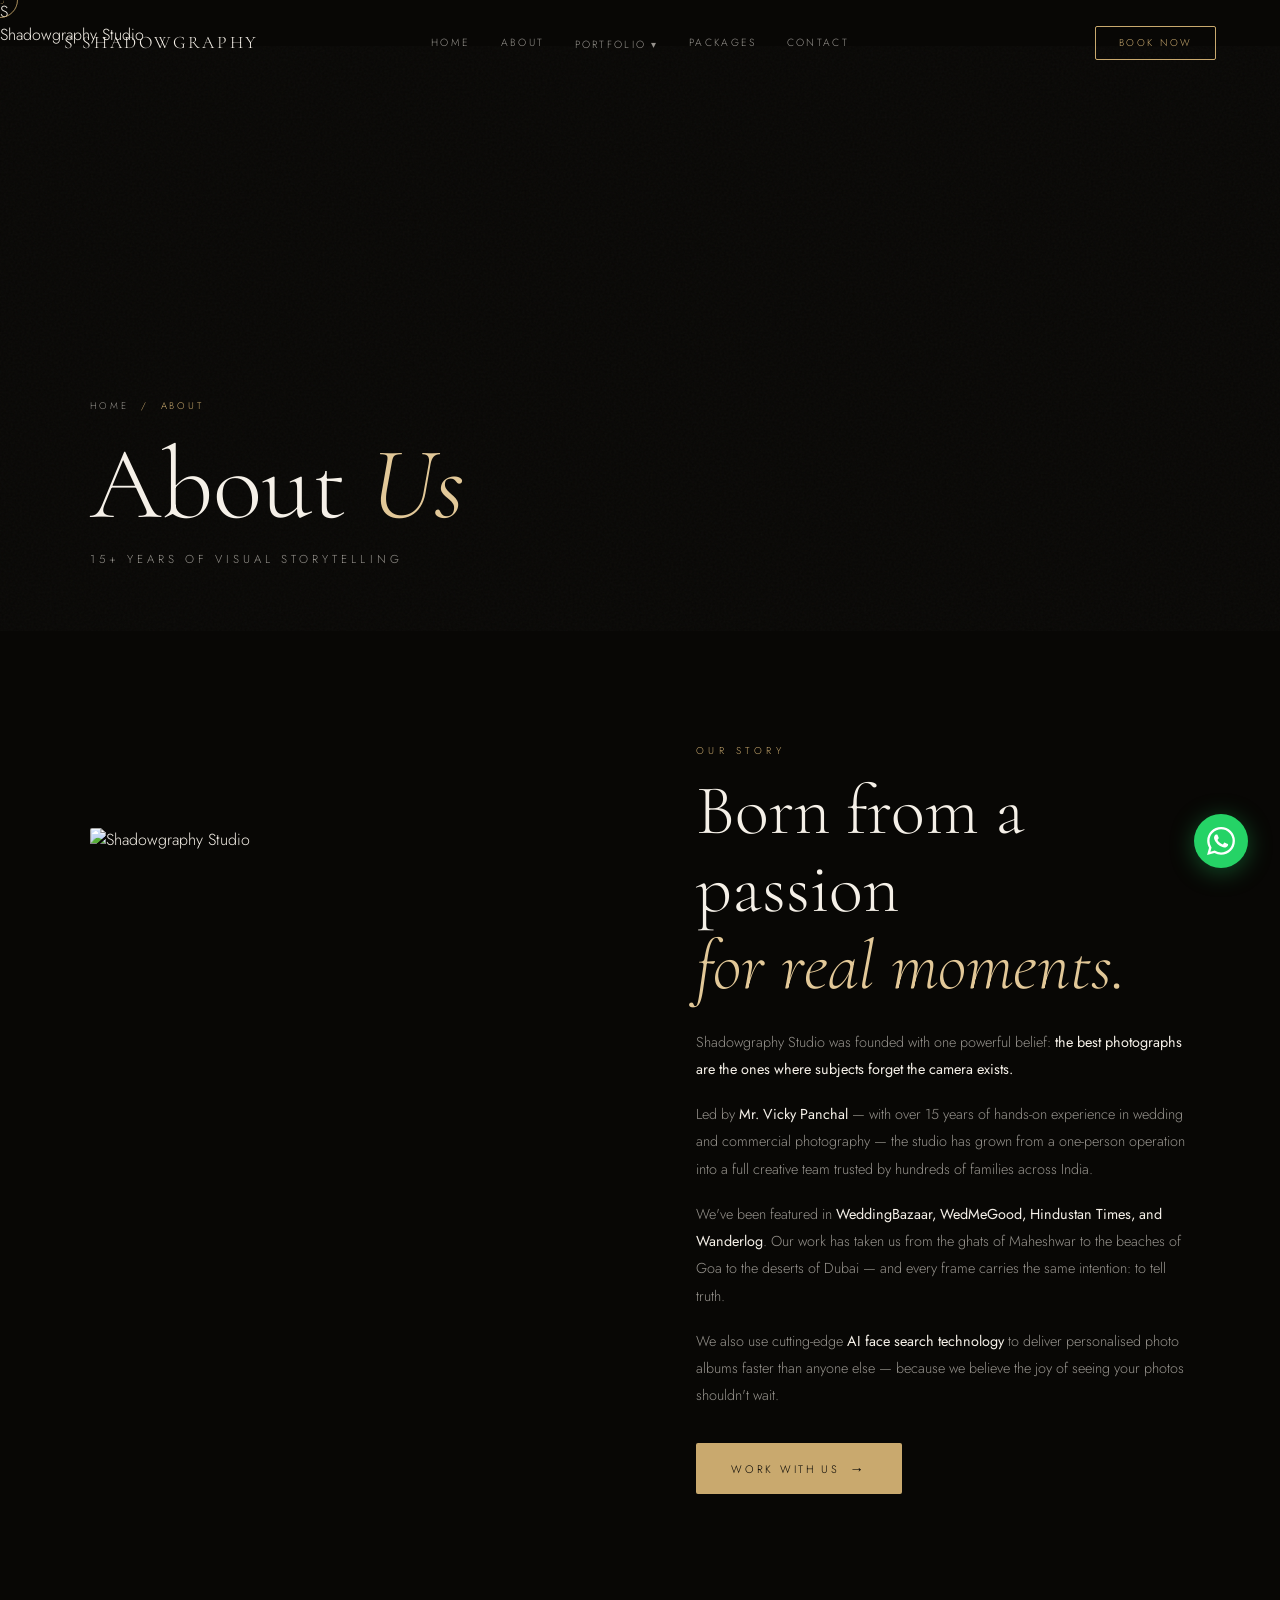
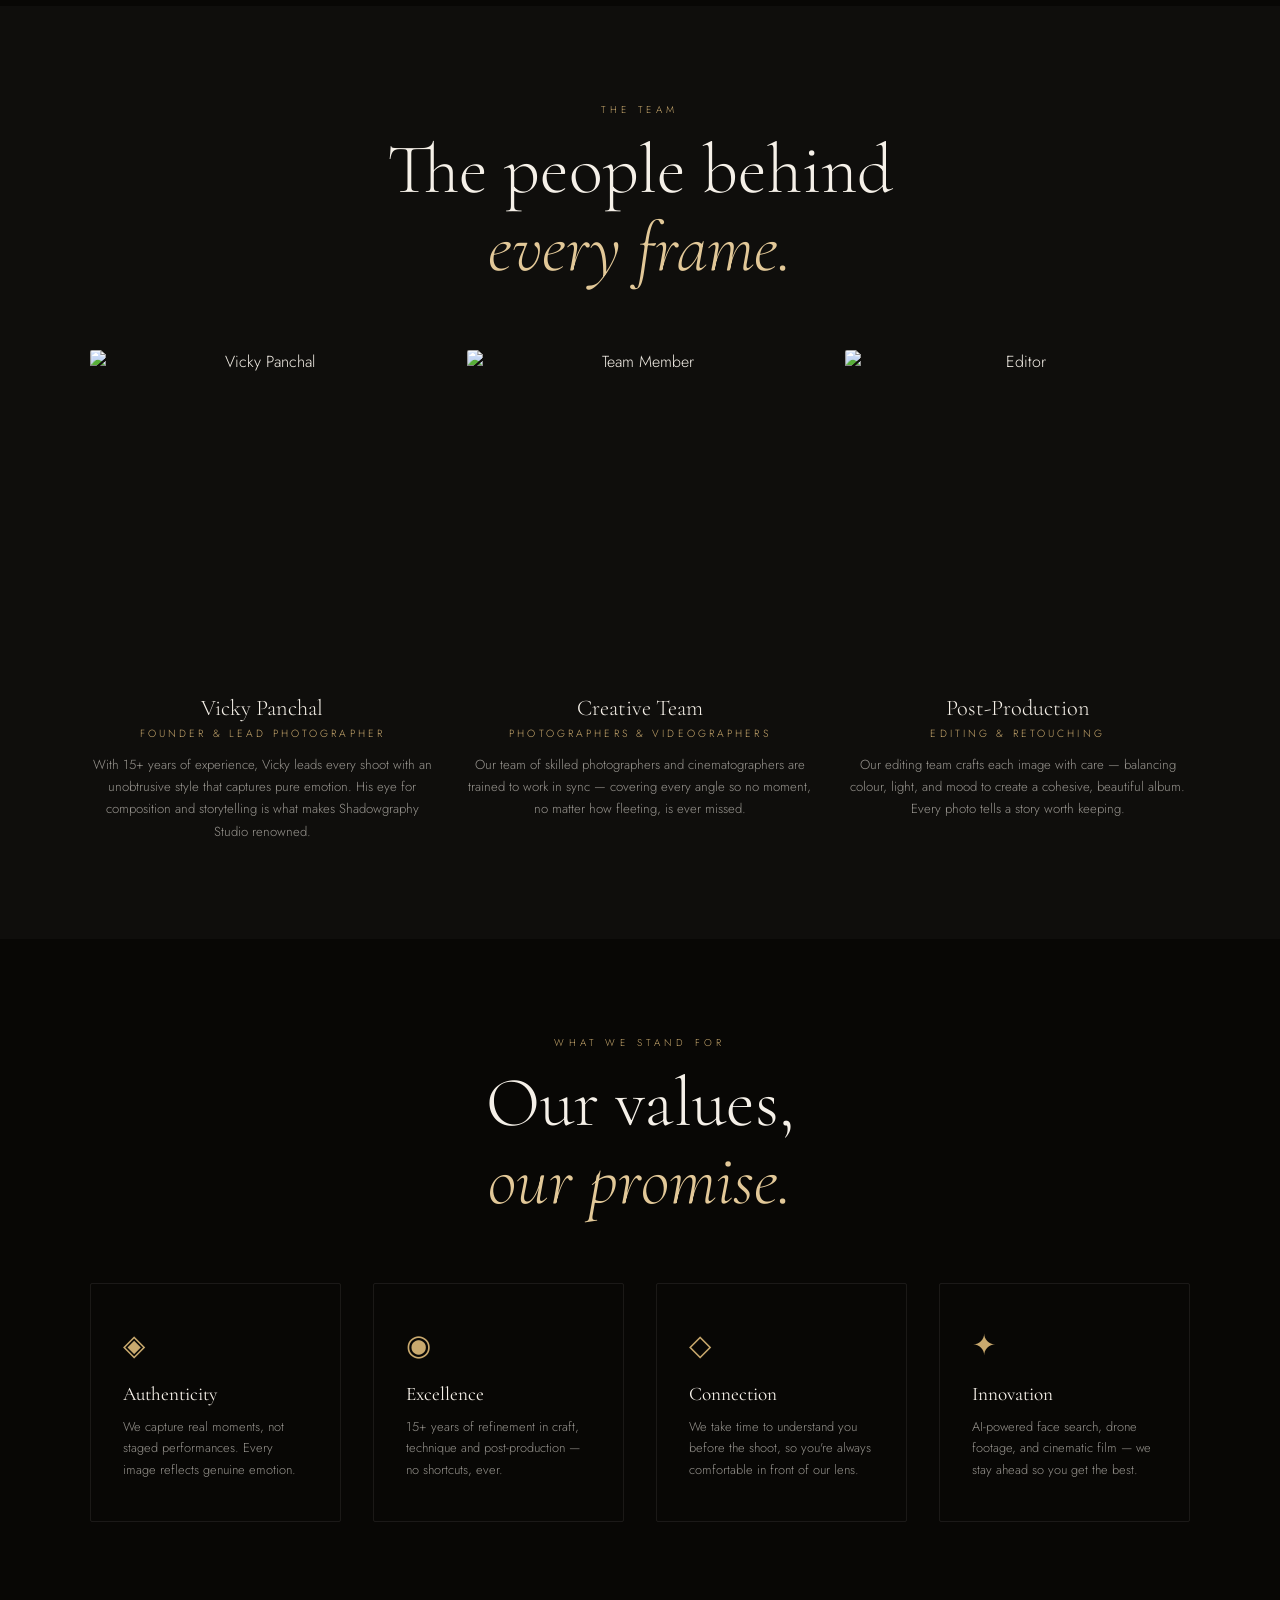
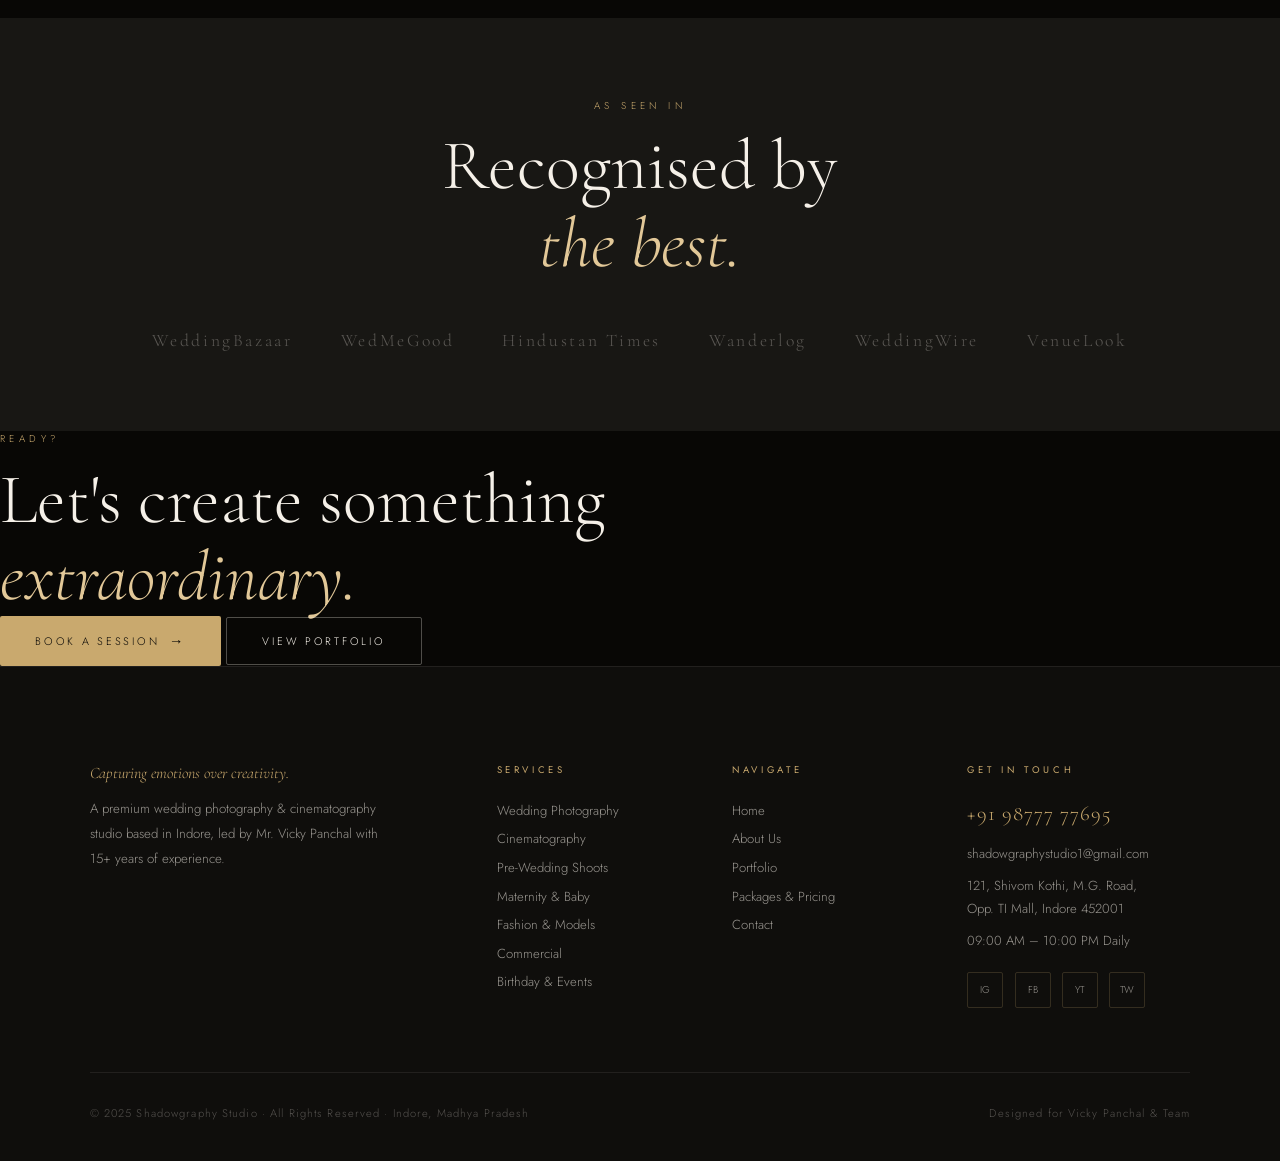
==== ShadowGraphy-Studio-Website-Prototype/about.html @ 3e1f5ebd "Add files via upload" ====
<!DOCTYPE html>
<html lang="en">
<head>
  <meta charset="UTF-8"/>
  <meta name="viewport" content="width=device-width, initial-scale=1.0"/>
  <title>About Us — Shadowgraphy Studio</title>
  <link rel="stylesheet" href="assts/css/global.css"/>
  <link rel="stylesheet" href="assts/css/pages.css"/>
  <style>
    .about-story { padding: 7rem 7%; }
    .as-grid { display:grid; grid-template-columns:1fr 1fr; gap:7rem; align-items:center; }
    .as-img { height:580px; border-radius:2px; overflow:hidden; }
    .as-text .section-title { margin-bottom:1.5rem; }
    .as-text p { font-size:.9rem; color:var(--white-60); line-height:1.9; margin-bottom:1.1rem; }
    .as-text p strong { color:var(--white); font-weight:400; }
    .team-section { padding:6rem 7%; background:var(--dark); }
    .team-grid { display:grid; grid-template-columns:repeat(3,1fr); gap:2rem; margin-top:4rem; }
    .team-card { text-align:center; }
    .team-img { height:320px; border-radius:2px; overflow:hidden; margin-bottom:1.5rem; }
    .team-name { font-family:var(--serif); font-size:1.4rem; margin-bottom:.3rem; }
    .team-role { font-size:.65rem; letter-spacing:.3em; text-transform:uppercase; color:var(--gold); }
    .team-bio { font-size:.82rem; color:var(--white-60); line-height:1.7; margin-top:.8rem; }
    .values-section { padding:6rem 7%; }
    .values-grid { display:grid; grid-template-columns:repeat(4,1fr); gap:2rem; margin-top:4rem; }
    .value-card { padding:2.5rem 2rem; border:1px solid var(--white-10); border-radius:2px; transition:border-color .3s; }
    .value-card:hover { border-color:rgba(201,169,110,.3); }
    .value-icon { font-size:1.8rem; color:var(--gold); margin-bottom:1rem; }
    .value-card h4 { font-family:var(--serif); font-size:1.2rem; margin-bottom:.6rem; font-weight:400; }
    .value-card p { font-size:.8rem; color:var(--white-60); line-height:1.7; }
    .press-section { padding:5rem 7%; background:var(--dark-2); }
    .press-logos { display:flex; flex-wrap:wrap; gap:3rem; justify-content:center; align-items:center; margin-top:3rem; }
    .press-logo { font-family:var(--serif); font-size:1.1rem; color:var(--white-30); letter-spacing:.15em; transition:color .3s; }
    .press-logo:hover { color:var(--gold-lt); }
    @media(max-width:900px){ .as-grid{grid-template-columns:1fr;gap:3rem} .team-grid{grid-template-columns:1fr} .values-grid{grid-template-columns:1fr 1fr} }
    @media(max-width:500px){ .values-grid{grid-template-columns:1fr} }
  </style>
</head>
<body data-page="about">

  <!-- CUSTOM CURSOR -->
  <div id="cursor"></div>
  <div id="cursor-follower"></div>

  <section class="page-hero">
    <div class="page-hero-bg" style="background-image:url('https://images.unsplash.com/photo-1606216794074-735e91aa2c92?w=1600&q=85')"></div>
    <div class="grain"></div>
    <div class="page-hero-content">
      <div class="page-breadcrumb"><a href="index.html">Home</a> &nbsp;/&nbsp; About</div>
      <h1>About <em>Us</em></h1>
      <p class="page-hero-sub">15+ Years of Visual Storytelling</p>
    </div>
  </section>

  <section class="about-story">
    <div class="as-grid">
      <div class="as-img" data-reveal="scale">
        <img src="https://images.unsplash.com/photo-1519741497674-611481863552?w=700&q=80" alt="Shadowgraphy Studio"/>
      </div>
      <div class="as-text">
        <span class="eyebrow" data-reveal="fade">Our Story</span>
        <h2 class="section-title" data-reveal="up">Born from a passion<br><em>for real moments.</em></h2>
        <p data-reveal="up" data-delay="100">Shadowgraphy Studio was founded with one powerful belief: <strong>the best photographs are the ones where subjects forget the camera exists.</strong></p>
        <p data-reveal="up" data-delay="150">Led by <strong>Mr. Vicky Panchal</strong> — with over 15 years of hands-on experience in wedding and commercial photography — the studio has grown from a one-person operation into a full creative team trusted by hundreds of families across India.</p>
        <p data-reveal="up" data-delay="200">We've been featured in <strong>WeddingBazaar, WedMeGood, Hindustan Times, and Wanderlog</strong>. Our work has taken us from the ghats of Maheshwar to the beaches of Goa to the deserts of Dubai — and every frame carries the same intention: to tell truth.</p>
        <p data-reveal="up" data-delay="250">We also use cutting-edge <strong>AI face search technology</strong> to deliver personalised photo albums faster than anyone else — because we believe the joy of seeing your photos shouldn't wait.</p>
        <a href="contact.html" class="btn btn-gold btn-arrow" data-reveal="up" data-delay="300" style="margin-top:1rem">Work With Us</a>
      </div>
    </div>
  </section>

  <section class="team-section">
    <div class="text-center">
      <span class="eyebrow" data-reveal="fade">The Team</span>
      <h2 class="section-title" data-reveal="up">The people behind<br><em>every frame.</em></h2>
    </div>
    <div class="team-grid">
      <div class="team-card" data-reveal="up" data-delay="0">
        <div class="team-img"><img src="https://images.unsplash.com/photo-1507003211169-0a1dd7228f2d?w=400&q=80" alt="Vicky Panchal"/></div>
        <div class="team-name">Vicky Panchal</div>
        <div class="team-role">Founder & Lead Photographer</div>
        <p class="team-bio">With 15+ years of experience, Vicky leads every shoot with an unobtrusive style that captures pure emotion. His eye for composition and storytelling is what makes Shadowgraphy Studio renowned.</p>
      </div>
      <div class="team-card" data-reveal="up" data-delay="120">
        <div class="team-img"><img src="https://images.unsplash.com/photo-1494790108377-be9c29b29330?w=400&q=80" alt="Team Member"/></div>
        <div class="team-name">Creative Team</div>
        <div class="team-role">Photographers & Videographers</div>
        <p class="team-bio">Our team of skilled photographers and cinematographers are trained to work in sync — covering every angle so no moment, no matter how fleeting, is ever missed.</p>
      </div>
      <div class="team-card" data-reveal="up" data-delay="240">
        <div class="team-img"><img src="https://images.unsplash.com/photo-1524504388940-b1c1722653e1?w=400&q=80" alt="Editor"/></div>
        <div class="team-name">Post-Production</div>
        <div class="team-role">Editing & Retouching</div>
        <p class="team-bio">Our editing team crafts each image with care — balancing colour, light, and mood to create a cohesive, beautiful album. Every photo tells a story worth keeping.</p>
      </div>
    </div>
  </section>

  <section class="values-section">
    <div class="text-center">
      <span class="eyebrow" data-reveal="fade">What We Stand For</span>
      <h2 class="section-title" data-reveal="up">Our values,<br><em>our promise.</em></h2>
    </div>
    <div class="values-grid">
      <div class="value-card" data-reveal="up" data-delay="0">
        <div class="value-icon">◈</div>
        <h4>Authenticity</h4>
        <p>We capture real moments, not staged performances. Every image reflects genuine emotion.</p>
      </div>
      <div class="value-card" data-reveal="up" data-delay="80">
        <div class="value-icon">◉</div>
        <h4>Excellence</h4>
        <p>15+ years of refinement in craft, technique and post-production — no shortcuts, ever.</p>
      </div>
      <div class="value-card" data-reveal="up" data-delay="160">
        <div class="value-icon">◇</div>
        <h4>Connection</h4>
        <p>We take time to understand you before the shoot, so you're always comfortable in front of our lens.</p>
      </div>
      <div class="value-card" data-reveal="up" data-delay="240">
        <div class="value-icon">✦</div>
        <h4>Innovation</h4>
        <p>AI-powered face search, drone footage, and cinematic film — we stay ahead so you get the best.</p>
      </div>
    </div>
  </section>

  <section class="press-section">
    <div class="text-center">
      <span class="eyebrow" data-reveal="fade">As Seen In</span>
      <h2 class="section-title" data-reveal="up">Recognised by<br><em>the best.</em></h2>
    </div>
    <div class="press-logos" data-reveal="up" data-delay="200">
      <span class="press-logo">WeddingBazaar</span>
      <span class="press-logo">WedMeGood</span>
      <span class="press-logo">Hindustan Times</span>
      <span class="press-logo">Wanderlog</span>
      <span class="press-logo">WeddingWire</span>
      <span class="press-logo">VenueLook</span>
    </div>
  </section>

  <section class="cta-band">
    <span class="eyebrow" data-reveal="fade">Ready?</span>
    <h2 class="section-title" data-reveal="up">Let's create something<br><em>extraordinary.</em></h2>
    <div class="cta-band-btns" data-reveal="up" data-delay="150">
      <a href="contact.html" class="btn btn-gold btn-arrow">Book a Session</a>
      <a href="portfolio.html" class="btn btn-ghost">View Portfolio</a>
    </div>
  </section>

  <script src="assts/js/components.js"></script>
  <script src="assts/js/global.js"></script>
</body>
</html>
---- ShadowGraphy-Studio-Website-Prototype/assts/css/global.css ----
/* =============================================
   SHADOWGRAPHY STUDIO — GLOBAL STYLES
   ============================================= */
@import url('https://fonts.googleapis.com/css2?family=Cormorant+Garamond:ital,wght@0,300;0,400;0,600;1,300;1,400;1,600&family=Jost:wght@100;200;300;400;500;600&family=Playfair+Display:ital,wght@0,400;0,700;1,400&display=swap');

:root {
  --black:    #080705;
  --dark:     #0f0e0c;
  --dark-2:   #181714;
  --dark-3:   #211f1c;
  --gold:     #c9a96e;
  --gold-lt:  #e2c898;
  --gold-dk:  #a07a3e;
  --gold-dim: rgba(201,169,110,0.12);
  --gold-glow:rgba(201,169,110,0.25);
  --white:    #f5f0e8;
  --white-60: rgba(245,240,232,0.6);
  --white-30: rgba(245,240,232,0.3);
  --white-10: rgba(245,240,232,0.08);
  --serif:    'Cormorant Garamond', Georgia, serif;
  --sans:     'Jost', sans-serif;
  --display:  'Playfair Display', serif;
  --ease:     cubic-bezier(0.76, 0, 0.24, 1);
  --ease-out: cubic-bezier(0.16, 1, 0.3, 1);
}

*, *::before, *::after { box-sizing: border-box; margin: 0; padding: 0; }
html { scroll-behavior: smooth; }
body {
  background: var(--black);
  color: var(--white);
  font-family: var(--sans);
  font-weight: 300;
  overflow-x: hidden;
  cursor: none;
}
img { display: block; width: 100%; height: 100%; object-fit: cover; }
a { color: inherit; text-decoration: none; }
button { border: none; background: none; font-family: inherit; cursor: none; color: inherit; }
::-webkit-scrollbar { width: 2px; }
::-webkit-scrollbar-track { background: var(--black); }
::-webkit-scrollbar-thumb { background: var(--gold); }
::selection { background: var(--gold); color: var(--black); }

/* ---- CURSOR ---- */
#cursor {
  width: 8px; height: 8px;
  background: var(--gold);
  border-radius: 50%;
  position: fixed; top: 0; left: 0;
  pointer-events: none; z-index: 99999;
  transform: translate(-50%,-50%);
  transition: width .3s, height .3s, background .3s;
  mix-blend-mode: difference;
}
#cursor-follower {
  width: 36px; height: 36px;
  border: 1px solid rgba(201,169,110,.5);
  border-radius: 50%;
  position: fixed; top: 0; left: 0;
  pointer-events: none; z-index: 99998;
  transform: translate(-50%,-50%);
  transition: transform .18s var(--ease), width .3s, height .3s, opacity .3s;
}
body.cursor-hover #cursor { width: 20px; height: 20px; }
body.cursor-hover #cursor-follower { width: 56px; height: 56px; opacity: .4; }



/* ---- NAV ---- */
#main-nav {
  position: fixed; top: 0; left: 0; right: 0;
  display: flex; align-items: center; justify-content: space-between;
  padding: 1.6rem 5%;
  z-index: 9000;
  transition: background .5s, padding .5s, border-color .5s;
  border-bottom: 1px solid transparent;
}
#main-nav.scrolled {
  background: rgba(8,7,5,.97);
  backdrop-filter: blur(20px);
  padding: 1rem 5%;
  border-bottom-color: rgba(201,169,110,.1);
}
.nav-logo {
  display: flex; align-items: center; gap: .5rem;
}
.nav-logo img {
  height: 36px; width: auto; object-fit: contain;
  filter: brightness(1.2);
}
.nav-logo-text {
  font-family: var(--serif);
  font-size: 1.1rem; letter-spacing: .15em;
  color: var(--white);
  display: none;
}
.nav-center {
  display: flex; align-items: center; gap: .3rem;
  position: absolute; left: 50%; transform: translateX(-50%);
}
.nav-link {
  font-size: .65rem; letter-spacing: .22em;
  text-transform: uppercase; color: var(--white-60);
  padding: .5rem .8rem;
  border-radius: 2px;
  transition: color .3s, background .3s;
  white-space: nowrap;
  position: relative;
}
.nav-link::after {
  content: ''; position: absolute; bottom: 4px; left: .8rem; right: .8rem;
  height: 1px; background: var(--gold);
  transform: scaleX(0); transform-origin: left;
  transition: transform .35s var(--ease);
}
.nav-link:hover, .nav-link.active { color: var(--white); }
.nav-link:hover::after, .nav-link.active::after { transform: scaleX(1); }
.nav-link.active { color: var(--gold); }

/* Portfolio dropdown */
.nav-dropdown { position: relative; }
.nav-dropdown-menu {
  position: absolute; top: calc(100% + .6rem); left: 50%;
  transform: translateX(-50%) translateY(10px);
  background: rgba(15,14,12,.98);
  border: 1px solid rgba(201,169,110,.15);
  border-radius: 3px;
  padding: .5rem 0;
  min-width: 200px;
  opacity: 0; visibility: hidden;
  transition: opacity .3s, transform .3s var(--ease), visibility .3s;
  backdrop-filter: blur(20px);
}
.nav-dropdown:hover .nav-dropdown-menu {
  opacity: 1; visibility: visible;
  transform: translateX(-50%) translateY(0);
}
.nav-dropdown-menu a {
  display: block; padding: .6rem 1.4rem;
  font-size: .62rem; letter-spacing: .2em;
  text-transform: uppercase; color: var(--white-60);
  transition: color .3s, background .3s;
}
.nav-dropdown-menu a:hover { color: var(--gold); background: var(--gold-dim); }

.nav-right { display: flex; align-items: center; gap: 1rem; }
.nav-book {
  font-size: .62rem; letter-spacing: .25em;
  text-transform: uppercase;
  border: 1px solid var(--gold);
  color: var(--gold);
  padding: .55rem 1.4rem;
  border-radius: 2px;
  transition: background .3s, color .3s;
}
.nav-book:hover { background: var(--gold); color: var(--black); }
.hamburger {
  display: none; flex-direction: column;
  gap: 5px; padding: 4px;
}
.hamburger span {
  display: block; width: 22px; height: 1px;
  background: var(--white);
  transition: transform .35s, opacity .35s;
}
.hamburger.open span:nth-child(1) { transform: translateY(6px) rotate(45deg); }
.hamburger.open span:nth-child(2) { opacity: 0; }
.hamburger.open span:nth-child(3) { transform: translateY(-6px) rotate(-45deg); }

/* ---- MOBILE MENU ---- */
#mobile-menu {
  position: fixed; inset: 0;
  background: var(--dark);
  z-index: 8999;
  display: flex; flex-direction: column;
  align-items: center; justify-content: center;
  gap: 0;
  transform: translateX(100%);
  transition: transform .7s var(--ease);
}
#mobile-menu.open { transform: translateX(0); }
.mm-item {
  display: block; padding: 1rem 3rem;
  font-family: var(--serif); font-size: 2.2rem;
  font-style: italic; color: var(--white-60);
  transition: color .3s;
  text-align: center;
  border-bottom: 1px solid var(--white-10);
  width: 100%;
}
.mm-item:hover { color: var(--gold); }

/* ---- FOOTER ---- */
#main-footer {
  background: var(--dark);
  border-top: 1px solid var(--white-10);
  padding: 6rem 7% 2.5rem;
}
.footer-grid {
  display: grid;
  grid-template-columns: 2fr 1fr 1fr 1.3fr;
  gap: 4rem;
  margin-bottom: 4rem;
}
.fg-brand .footer-logo img {
  height: 42px; width: auto; object-fit: contain;
  filter: brightness(1.1);
  margin-bottom: 1.2rem;
}
.fg-brand p {
  font-size: .83rem; color: var(--white-60);
  line-height: 1.9; max-width: 300px;
}
.fg-brand .f-tagline {
  font-family: var(--serif); font-style: italic;
  font-size: 1rem; color: var(--gold);
  margin-bottom: .8rem; display: block;
}
.footer-col h5 {
  font-size: .6rem; letter-spacing: .38em;
  text-transform: uppercase; color: var(--gold);
  margin-bottom: 1.5rem; font-weight: 400;
}
.footer-col a {
  display: block; font-size: .82rem;
  color: var(--white-60); margin-bottom: .6rem;
  transition: color .3s, transform .3s;
  transform-origin: left;
}
.footer-col a:hover { color: var(--white); transform: translateX(4px); }
.footer-col p {
  font-size: .82rem; color: var(--white-60);
  line-height: 1.8; margin-bottom: .5rem;
}
.footer-col .f-phone {
  font-family: var(--serif); font-size: 1.3rem;
  color: var(--gold); letter-spacing: .05em;
  margin: .5rem 0 1rem;
}
.footer-socials { display: flex; gap: .7rem; margin-top: 1.2rem; }
.footer-socials a {
  width: 36px; height: 36px;
  border: 1px solid rgba(201,169,110,.2);
  display: flex; align-items: center; justify-content: center;
  font-size: .62rem; border-radius: 2px; color: var(--white-60);
  transition: border-color .3s, color .3s, background .3s;
  transform: none; margin: 0;
}
.footer-socials a:hover { border-color: var(--gold); color: var(--gold); background: var(--gold-dim); }
.footer-bottom {
  border-top: 1px solid var(--white-10);
  padding-top: 2rem;
  display: flex; align-items: center; justify-content: space-between;
  flex-wrap: wrap; gap: 1rem;
}
.footer-bottom p { font-size: .7rem; color: var(--white-30); letter-spacing: .1em; }

/* ---- MARQUEE ---- */
.marquee-strip {
  overflow: hidden;
  background: var(--gold);
  padding: .85rem 0;
}
.marquee-track {
  display: flex; gap: 2.5rem;
  white-space: nowrap;
  animation: marquee 35s linear infinite;
  width: max-content;
}
.marquee-track span {
  font-size: .62rem; letter-spacing: .3em;
  text-transform: uppercase; color: var(--black);
  font-weight: 500;
}
.marquee-track .sep { opacity: .5; }
@keyframes marquee { to { transform: translateX(-50%); } }

/* ---- SECTION COMMONS ---- */
.eyebrow {
  font-size: .62rem; letter-spacing: .45em;
  text-transform: uppercase; color: var(--gold);
  display: block; margin-bottom: .9rem;
}
.section-title {
  font-family: var(--serif);
  font-size: clamp(2.5rem, 5.5vw, 4.5rem);
  font-weight: 300; line-height: 1.1;
}
.section-title em { font-style: italic; color: var(--gold-lt); }
.section-title strong { font-weight: 400; }
.section-sub {
  font-size: .9rem; color: var(--white-60);
  line-height: 1.9; max-width: 560px;
}

/* ---- REVEAL ANIMATIONS ---- */
[data-reveal] {
  opacity: 0;
  transition: opacity .9s var(--ease-out), transform .9s var(--ease-out);
}
[data-reveal="up"]    { transform: translateY(50px); }
[data-reveal="left"]  { transform: translateX(-50px); }
[data-reveal="right"] { transform: translateX(50px); }
[data-reveal="scale"] { transform: scale(.92); }
[data-reveal="fade"]  { transform: none; }
[data-reveal].revealed { opacity: 1; transform: none; }

/* ---- PAGE HERO (shared) ---- */
.page-hero {
  height: 65vh; min-height: 480px;
  display: flex; align-items: flex-end;
  padding: 0 7% 5%;
  position: relative; overflow: hidden;
}
.page-hero-bg {
  position: absolute; inset: 0;
  background-size: cover; background-position: center;
  transform: scale(1.05);
  transition: transform 8s ease;
}
.page-hero-bg::after {
  content: '';
  position: absolute; inset: 0;
  background: linear-gradient(to bottom, rgba(8,7,5,.4) 0%, rgba(8,7,5,.85) 100%);
}
.page-hero.loaded .page-hero-bg { transform: scale(1); }
.page-hero-content { position: relative; z-index: 2; }
.page-hero h1 {
  font-family: var(--serif);
  font-size: clamp(3rem, 8vw, 7rem);
  font-weight: 300; line-height: 1.0;
}
.page-hero h1 em { font-style: italic; color: var(--gold-lt); }
.page-hero-sub {
  font-size: .72rem; letter-spacing: .35em;
  text-transform: uppercase; color: var(--white-60);
  margin-top: 1rem;
}
.page-breadcrumb {
  font-size: .6rem; letter-spacing: .3em;
  text-transform: uppercase; color: var(--gold);
  margin-bottom: 1.2rem;
}
.page-breadcrumb a { color: var(--white-60); transition: color .3s; }
.page-breadcrumb a:hover { color: var(--gold); }

/* ---- BUTTONS ---- */
.btn {
  display: inline-flex; align-items: center; gap: .6rem;
  font-family: var(--sans); font-size: .68rem;
  letter-spacing: .25em; text-transform: uppercase;
  padding: .95rem 2.2rem; border-radius: 2px;
  transition: transform .3s, background .3s, color .3s, border-color .3s;
}
.btn:hover { transform: translateY(-2px); }
.btn-gold { background: var(--gold); color: var(--black); }
.btn-gold:hover { background: var(--gold-lt); }
.btn-outline { border: 1px solid var(--gold); color: var(--gold); }
.btn-outline:hover { background: var(--gold-dim); }
.btn-ghost { border: 1px solid var(--white-30); color: var(--white); }
.btn-ghost:hover { border-color: var(--white); }
.btn-arrow::after { content: '→'; font-size: .9rem; transition: transform .3s; }
.btn-arrow:hover::after { transform: translateX(4px); }

/* ---- WHATSAPP FLOAT ---- */
.wa-float {
  position: fixed; bottom: 2rem; right: 2rem;
  width: 54px; height: 54px;
  background: #25D366; border-radius: 50%;
  display: flex; align-items: center; justify-content: center;
  z-index: 8000; box-shadow: 0 4px 24px rgba(37,211,102,.35);
  transition: transform .3s;
}
.wa-float:hover { transform: scale(1.12); }
.wa-float svg { width: 28px; height: 28px; fill: #fff; }

/* ---- GRAIN TEXTURE ---- */
.grain {
  position: absolute; inset: 0; pointer-events: none; z-index: 1;
  opacity: .035;
  background-image: url("data:image/svg+xml,%3Csvg viewBox='0 0 300 300' xmlns='http://www.w3.org/2000/svg'%3E%3Cfilter id='n'%3E%3CfeTurbulence type='fractalNoise' baseFrequency='.85' numOctaves='4' stitchTiles='stitch'/%3E%3C/filter%3E%3Crect width='100%25' height='100%25' filter='url(%23n)'/%3E%3C/svg%3E");
}

/* ---- UTILITY ---- */
.text-center { text-align: center; }
.text-gold { color: var(--gold); }
.mt-1 { margin-top: 1rem; }
.mt-2 { margin-top: 2rem; }
.mt-3 { margin-top: 3rem; }
.section-pad { padding: 7rem 7%; }
.section-pad-sm { padding: 5rem 7%; }

/* RESPONSIVE */
@media(max-width:1100px) {
  .nav-center { display: none; }
  .nav-right .nav-link { display: none; }
  .hamburger { display: flex; }
}
@media(max-width:768px) {
  .footer-grid { grid-template-columns: 1fr 1fr; gap: 2.5rem; }
  .section-pad { padding: 5rem 5%; }
  #main-nav { padding: 1.2rem 5%; }
}
@media(max-width:500px) {
  .footer-grid { grid-template-columns: 1fr; }
  #cursor, #cursor-follower { display: none; }
  body { cursor: auto; }
  button, a { cursor: pointer; }
}
---- ShadowGraphy-Studio-Website-Prototype/assts/css/pages.css ----
/* =============================================
   PORTFOLIO + SERVICE PAGES CSS
   ============================================= */

/* ---- PORTFOLIO PAGE ---- */
.portfolio-page { padding: 6rem 7%; }
.portfolio-filters {
  display: flex; gap: .6rem; flex-wrap: wrap;
  margin-bottom: 3.5rem; justify-content: center;
}
.pf-btn {
  font-size: .62rem; letter-spacing: .25em; text-transform: uppercase;
  color: var(--white-60); padding: .55rem 1.4rem;
  border: 1px solid transparent; border-radius: 2px;
  transition: all .3s;
}
.pf-btn:hover, .pf-btn.active { color: var(--gold); border-color: var(--gold); background: var(--gold-dim); }

/* Masonry-like grid */
.port-grid {
  columns: 3; column-gap: 8px;
}
.port-item {
  break-inside: avoid; margin-bottom: 8px;
  overflow: hidden; border-radius: 2px;
  position: relative; cursor: none;
  display: block;
  transition: opacity .4s, transform .4s;
}
.port-item img { width: 100%; height: auto; display: block; transition: transform .8s var(--ease); }
.port-item:hover img { transform: scale(1.05); }
.port-overlay {
  position: absolute; inset: 0;
  background: linear-gradient(to top, rgba(8,7,5,.75) 0%, transparent 55%);
  opacity: 0; transition: opacity .4s;
  display: flex; align-items: flex-end; padding: 1.2rem;
}
.port-item:hover .port-overlay { opacity: 1; }
.port-label {
  font-size: .58rem; letter-spacing: .3em; text-transform: uppercase;
  color: var(--gold); border: 1px solid rgba(201,169,110,.4);
  padding: .2rem .7rem; border-radius: 1px;
}
.port-item.hidden { opacity: 0; pointer-events: none; height: 0; margin: 0; overflow: hidden; }
.port-item.visible { opacity: 1; pointer-events: auto; }

/* Lightbox */
.lightbox {
  position: fixed; inset: 0; z-index: 99990;
  background: rgba(8,7,5,.97);
  display: flex; align-items: center; justify-content: center;
  opacity: 0; visibility: hidden;
  transition: opacity .4s, visibility .4s;
}
.lightbox.open { opacity: 1; visibility: visible; }
.lb-img { max-width: 90vw; max-height: 88vh; object-fit: contain; border-radius: 2px; }
.lb-close {
  position: absolute; top: 2rem; right: 2rem;
  font-size: 2rem; color: var(--white-60);
  transition: color .3s, transform .3s;
}
.lb-close:hover { color: var(--gold); transform: rotate(90deg); }
.lb-nav {
  position: absolute; top: 50%; transform: translateY(-50%);
  width: 44px; height: 44px; border: 1px solid var(--white-30);
  border-radius: 50%; display: flex; align-items: center; justify-content: center;
  color: var(--white); font-size: 1.1rem;
  transition: border-color .3s, color .3s;
}
.lb-nav:hover { border-color: var(--gold); color: var(--gold); }
.lb-prev { left: 2rem; }
.lb-next { right: 2rem; }
.lb-caption {
  position: absolute; bottom: 2rem; left: 50%; transform: translateX(-50%);
  font-size: .65rem; letter-spacing: .3em; text-transform: uppercase;
  color: var(--white-60);
}

/* ---- SERVICE PAGE SHARED ---- */
.service-intro { padding: 7rem 7%; }
.si-grid {
  display: grid; grid-template-columns: 1fr 1fr;
  gap: 6rem; align-items: center;
}
.si-img { height: 580px; border-radius: 2px; overflow: hidden; }
.si-text .section-title { margin-bottom: 1.5rem; }
.si-text p { font-size: .9rem; color: var(--white-60); line-height: 1.9; margin-bottom: 1.1rem; }
.si-features {
  display: grid; grid-template-columns: 1fr 1fr;
  gap: .8rem; margin: 2rem 0;
}
.si-feat {
  display: flex; align-items: center; gap: .7rem;
  font-size: .8rem; color: var(--white-60);
}
.si-feat::before { content: '✦'; color: var(--gold); font-size: .5rem; flex-shrink: 0; }

/* Gallery section on service pages */
.service-gallery { padding: 0 7% 7rem; }
.sg-grid {
  display: grid; grid-template-columns: repeat(3, 1fr);
  grid-auto-rows: 300px; gap: 8px;
}
.sg-item { overflow: hidden; border-radius: 2px; position: relative; }
.sg-item.wide { grid-column: span 2; }
.sg-item.tall { grid-row: span 2; }
.sg-item img { transition: transform .8s var(--ease); }
.sg-item:hover img { transform: scale(1.06); }

/* Service page sections */
.sp-section { padding: 6rem 7%; }
.sp-section.bg { background: var(--dark); }
.sp-section.bg2 { background: var(--dark-2); }

/* Packages table on service pages */
.service-packages { padding: 6rem 7%; background: var(--dark); }
.spkg-grid {
  display: grid; grid-template-columns: repeat(3, 1fr);
  border: 1px solid var(--white-10); gap: 0;
}
.spkg-card {
  padding: 3rem 2.5rem;
  border-right: 1px solid var(--white-10);
  position: relative;
}
.spkg-card:last-child { border-right: none; }
.spkg-card.featured {
  background: var(--dark-2);
}
.spkg-card.featured::before {
  content: ''; position: absolute; top: 0; left: 0; right: 0; height: 2px;
  background: var(--gold);
}
.spkg-tag {
  font-size: .58rem; letter-spacing: .35em; text-transform: uppercase;
  color: var(--gold); margin-bottom: 1.2rem; display: block;
}
.spkg-price {
  font-family: var(--serif); font-size: 2.8rem; color: var(--white); line-height: 1;
  margin-bottom: .3rem;
}
.spkg-price sub { font-size: 1rem; color: var(--white-60); font-family: var(--sans); }
.spkg-card h3 {
  font-family: var(--serif); font-size: 1.4rem;
  margin-bottom: .3rem; font-weight: 400;
}
.spkg-card .pkg-desc {
  font-size: .78rem; color: var(--white-30);
  margin-bottom: 1.5rem; padding-bottom: 1.5rem;
  border-bottom: 1px solid var(--white-10);
}
.spkg-features { list-style: none; }
.spkg-features li {
  font-size: .82rem; color: var(--white-60);
  padding: .45rem 0; border-bottom: 1px solid var(--white-10);
  display: flex; align-items: center; gap: .6rem;
}
.spkg-features li::before { content: '✓'; color: var(--gold); font-size: .7rem; }
.spkg-cta { margin-top: 2rem; display: block; text-align: center; }

/* ---- FAQ ---- */
.faq-section { padding: 6rem 7%; }
.faq-inner { max-width: 820px; margin: 0 auto; }
.faq-header { text-align: center; margin-bottom: 4rem; }
.faq-item { border-bottom: 1px solid var(--white-10); }
.faq-q {
  width: 100%; display: flex; justify-content: space-between;
  align-items: center; padding: 1.4rem 0;
  font-size: .94rem; text-align: left; gap: 1rem;
  transition: color .3s;
}
.faq-q:hover { color: var(--gold); }
.faq-q span { color: var(--gold); font-size: 1.2rem; transition: transform .35s; flex-shrink: 0; }
.faq-item.open .faq-q span { transform: rotate(45deg); }
.faq-a {
  font-size: .87rem; color: var(--white-60); line-height: 1.9;
  max-height: 0; overflow: hidden;
  transition: max-height .55s var(--ease), padding .3s;
}
.faq-item.open .faq-a { max-height: 220px; padding-bottom: 1.5rem; }

/* ---- CONTACT PAGE ---- */
.contact-page { padding: 6rem 7%; }
.contact-grid {
  display: grid; grid-template-columns: 1fr 1.1fr; gap: 7rem; align-items: start;
}
.contact-info .section-title { margin-bottom: 2rem; }
.ci-cards { display: flex; flex-direction: column; gap: 1.2rem; margin: 2rem 0; }
.ci-card {
  display: flex; align-items: flex-start; gap: 1rem;
  padding: 1.5rem; border: 1px solid var(--white-10);
  border-radius: 2px; transition: border-color .3s;
}
.ci-card:hover { border-color: rgba(201,169,110,.3); }
.ci-icon {
  width: 40px; height: 40px; flex-shrink: 0;
  background: var(--gold-dim); border: 1px solid rgba(201,169,110,.3);
  border-radius: 2px; display: flex; align-items: center; justify-content: center;
  font-size: .9rem; color: var(--gold);
}
.ci-text strong { font-size: .68rem; letter-spacing: .2em; text-transform: uppercase; color: var(--white); font-weight: 400; display: block; margin-bottom: .3rem; }
.ci-text p, .ci-text a { font-size: .87rem; color: var(--white-60); line-height: 1.7; }
.ci-text a:hover { color: var(--gold); }

.contact-form {
  background: var(--dark); padding: 3.5rem;
  border: 1px solid var(--white-10); border-radius: 2px;
}
.contact-form h3 {
  font-family: var(--serif); font-size: 2rem; font-weight: 300;
  margin-bottom: 2.5rem;
}
.form-row { display: grid; grid-template-columns: 1fr 1fr; gap: 1.2rem; }
.fg { position: relative; margin-bottom: 1.4rem; }
.fg input, .fg textarea, .fg select {
  width: 100%; background: var(--dark-2);
  border: 1px solid var(--white-10); border-radius: 2px;
  padding: 1.1rem 1rem .65rem; color: var(--white);
  font-family: var(--sans); font-size: .88rem; font-weight: 300;
  outline: none; transition: border-color .3s;
  -webkit-appearance: none;
}
.fg select { padding: .88rem 1rem; cursor: none; }
.fg select option { background: var(--dark-2); }
.fg input:focus, .fg textarea:focus, .fg select:focus { border-color: var(--gold); }
.fg label {
  position: absolute; top: .9rem; left: 1rem;
  font-size: .77rem; color: var(--white-30); transition: all .3s; pointer-events: none;
}
.fg input:not(:placeholder-shown) ~ label, .fg input:focus ~ label,
.fg textarea:not(:placeholder-shown) ~ label, .fg textarea:focus ~ label {
  top: .22rem; font-size: .58rem; color: var(--gold); letter-spacing: .15em;
}
.fg textarea { resize: vertical; min-height: 100px; }
.form-submit {
  width: 100%; text-align: center; margin-top: .5rem;
}
.form-msg { margin-top: 1rem; font-size: .8rem; text-align: center; color: var(--gold); min-height: 1.2rem; }
.contact-socials { display: flex; gap: 1rem; margin-top: 2rem; }
.cs-btn {
  flex: 1; padding: .75rem 1rem; text-align: center;
  border: 1px solid var(--white-10); border-radius: 2px;
  font-size: .65rem; letter-spacing: .2em; text-transform: uppercase;
  color: var(--white-60); transition: all .3s;
}
.cs-btn:hover { border-color: var(--gold); color: var(--gold); background: var(--gold-dim); }
.map-embed {
  margin-top: 3rem; border: 1px solid var(--white-10);
  border-radius: 2px; overflow: hidden; height: 260px;
}
.map-embed iframe { width: 100%; height: 100%; border: none; filter: grayscale(1) brightness(.6); }

/* ---- PACKAGES PAGE ---- */
.packages-page { padding: 6rem 7%; }
.pkg-header { text-align: center; margin-bottom: 5rem; }
.pkg-tabs { display: flex; gap: .6rem; justify-content: center; margin-bottom: 4rem; flex-wrap: wrap; }
.pkg-tab {
  font-size: .62rem; letter-spacing: .25em; text-transform: uppercase;
  padding: .6rem 1.6rem; border: 1px solid var(--white-10);
  border-radius: 2px; color: var(--white-60); transition: all .3s;
}
.pkg-tab.active, .pkg-tab:hover { border-color: var(--gold); color: var(--gold); background: var(--gold-dim); }
.pkg-panel { display: none; }
.pkg-panel.active { display: block; }
.pkg-grid { display: grid; grid-template-columns: repeat(3, 1fr); gap: 1.5px; background: var(--white-10); }
.pkg-card {
  background: var(--dark); padding: 3.5rem 3rem;
  display: flex; flex-direction: column; gap: .9rem;
  position: relative;
}
.pkg-card.featured { background: var(--dark-2); }
.pkg-card.featured::after { content: ''; position: absolute; top: 0; left: 0; right: 0; height: 2px; background: var(--gold); }
.pkg-label { font-size: .58rem; letter-spacing: .4em; text-transform: uppercase; color: var(--gold); }
.pkg-price { font-family: var(--serif); font-size: 3rem; color: var(--white); line-height: 1; }
.pkg-price span { font-size: .9rem; color: var(--white-60); font-family: var(--sans); }
.pkg-title { font-family: var(--serif); font-size: 1.5rem; font-weight: 400; }
.pkg-subtitle { font-size: .78rem; color: var(--white-30); padding-bottom: 1.5rem; border-bottom: 1px solid var(--white-10); }
.pkg-list { list-style: none; flex: 1; }
.pkg-list li {
  font-size: .83rem; color: var(--white-60); padding: .5rem 0;
  border-bottom: 1px solid var(--white-10);
  display: flex; align-items: center; gap: .6rem;
}
.pkg-list li::before { content: '✦'; color: var(--gold); font-size: .45rem; flex-shrink: 0; }
.pkg-note-sm { font-size: .7rem; color: var(--white-30); margin-top: 1rem; line-height: 1.6; }
.pkg-footnote { text-align: center; margin-top: 3rem; font-size: .78rem; color: var(--white-30); }

/* RESPONSIVE */
@media(max-width:1100px) {
  .spkg-grid { grid-template-columns: 1fr; }
  .spkg-card { border-right: none; border-bottom: 1px solid var(--white-10); }
  .port-grid { columns: 2; }
  .sg-grid { grid-template-columns: 1fr 1fr; }
  .sg-item.wide { grid-column: span 1; }
}
@media(max-width:768px) {
  .si-grid { grid-template-columns: 1fr; gap: 3rem; }
  .si-img { height: 360px; }
  .contact-grid { grid-template-columns: 1fr; gap: 3rem; }
  .form-row { grid-template-columns: 1fr; }
  .contact-form { padding: 2rem; }
  .pkg-grid { grid-template-columns: 1fr; }
  .sg-grid { grid-template-columns: 1fr; grid-auto-rows: 260px; }
}
@media(max-width:500px) {
  .port-grid { columns: 1; }
  .si-features { grid-template-columns: 1fr; }
}
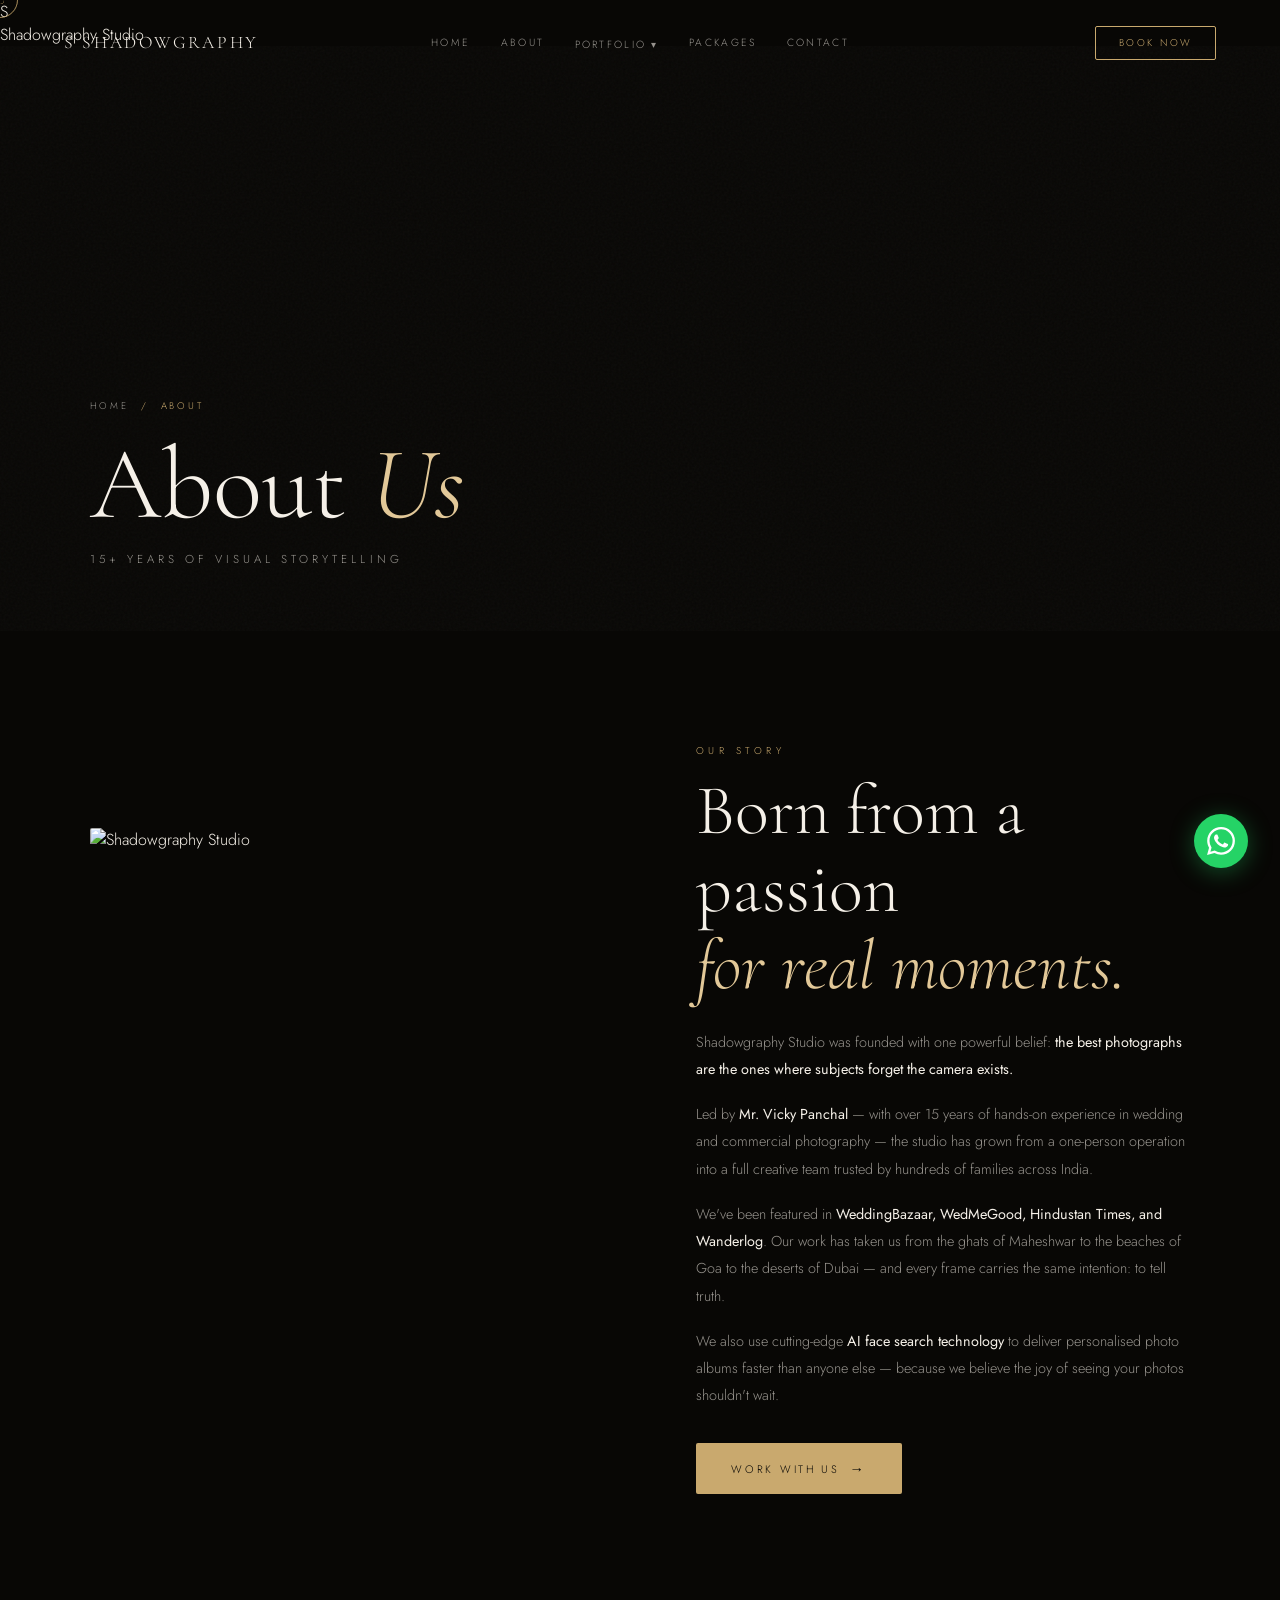
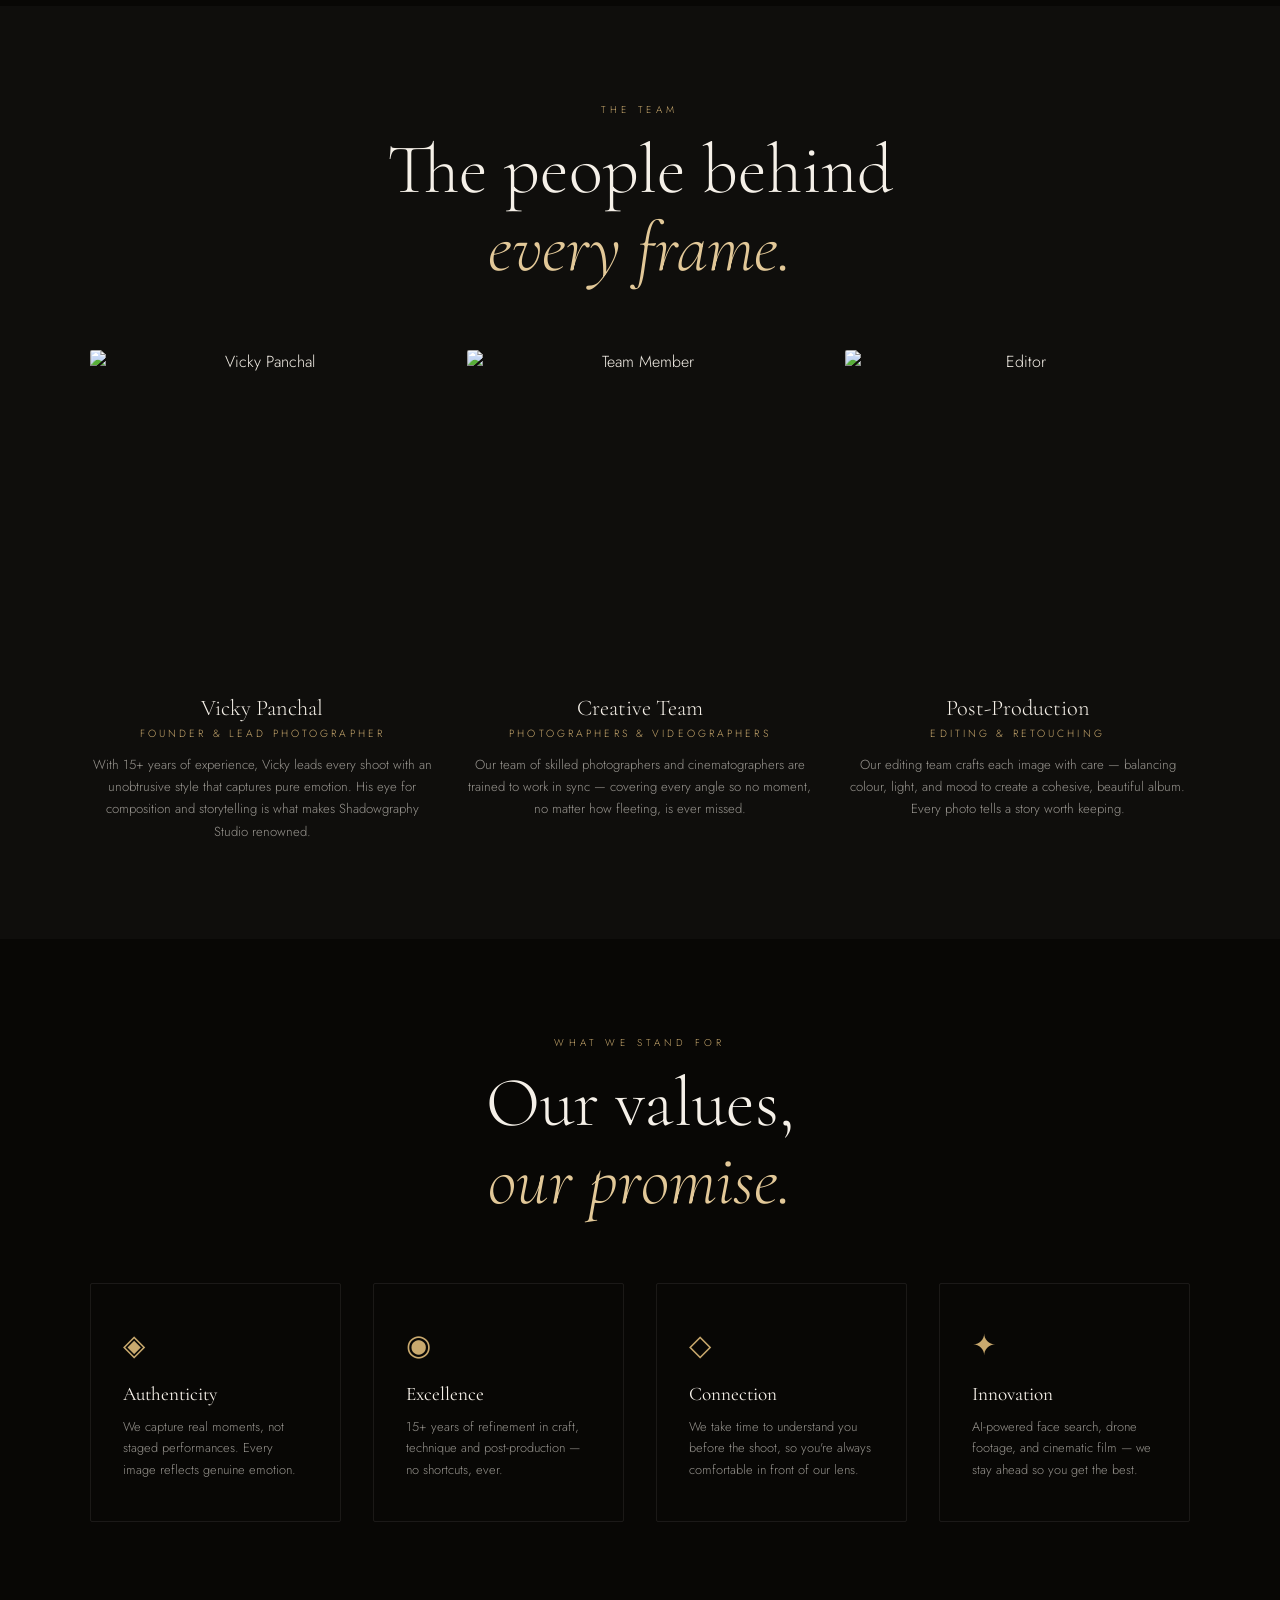
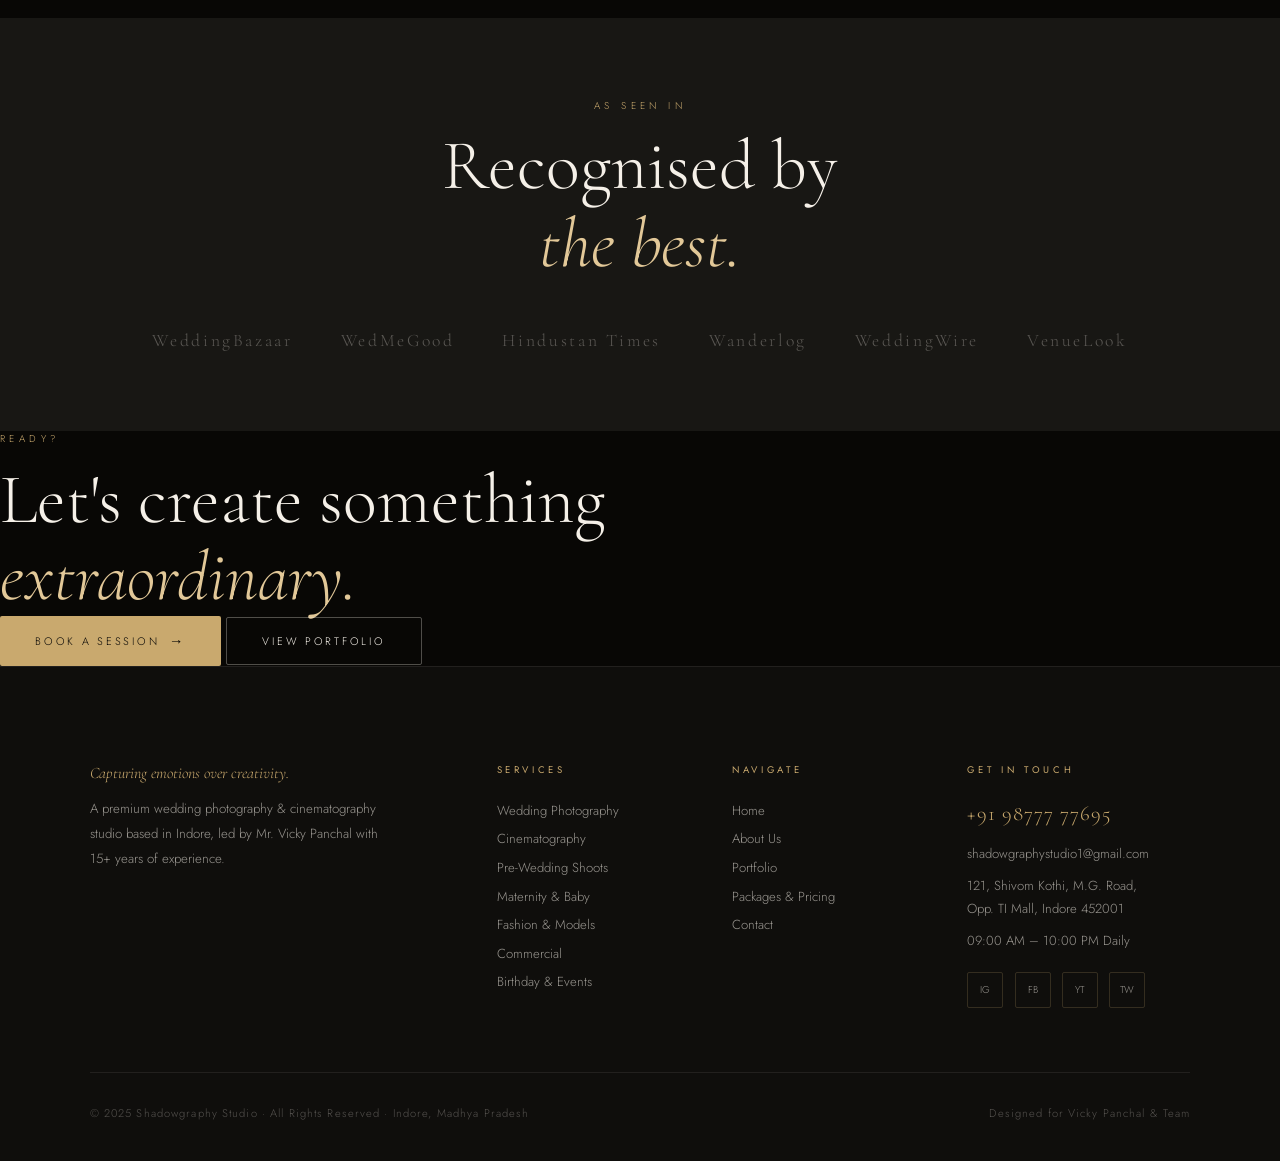
==== commit 4e978c2a: "Update about.html" ====
--- a/ShadowGraphy-Studio-Website-Prototype/about.html
+++ b/ShadowGraphy-Studio-Website-Prototype/about.html
@@ -150,5 +150,6 @@
 
   <script src="assts/js/components.js"></script>
   <script src="assts/js/global.js"></script>
+  <script src="//code.tidio.co/digrtnpaztnmqvtvn5xbwqm2h7r3jjpc.js" async></script>
 </body>
 </html>
